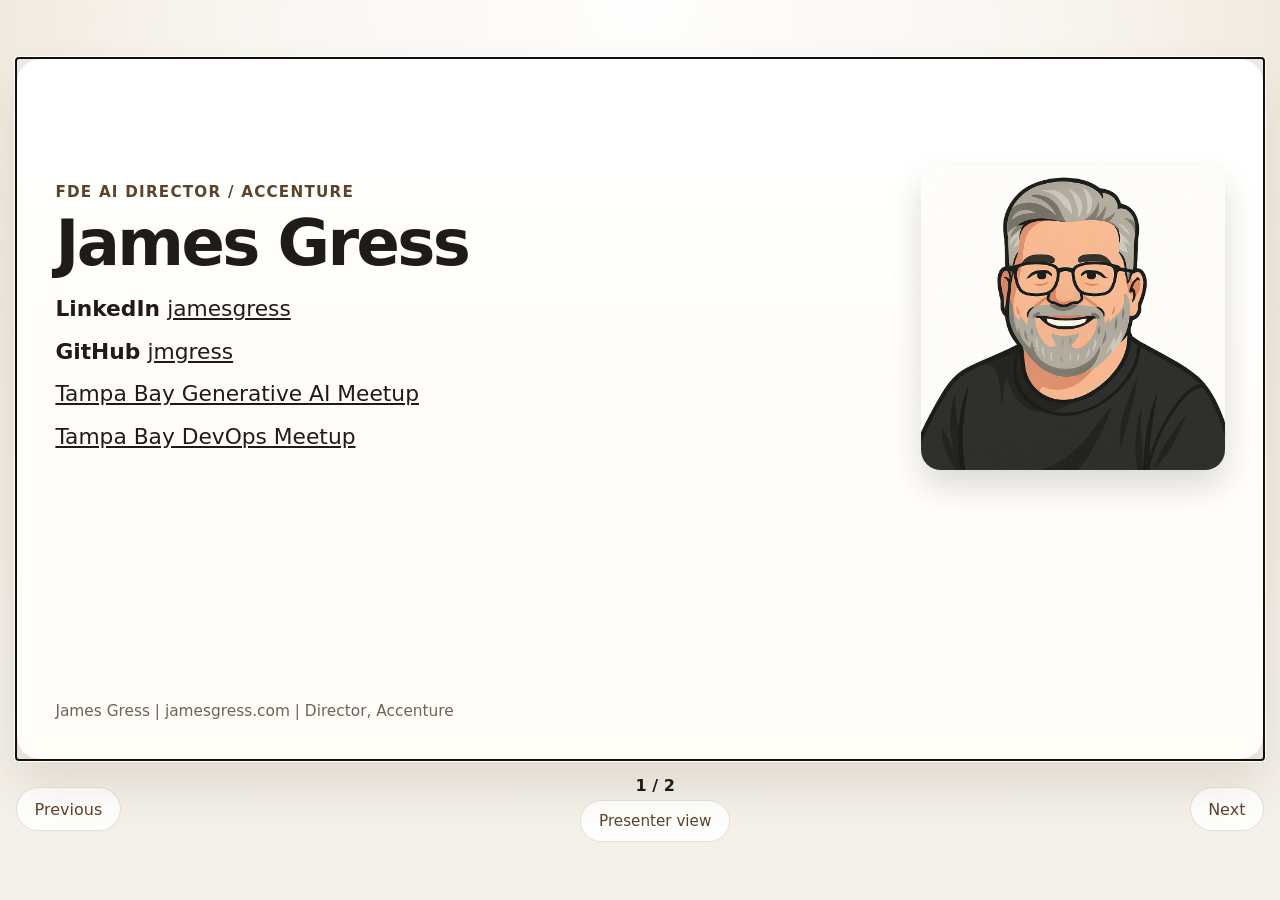
==== index.html @ 34e652f6 "Replace Marp deck with static HTML slides Co-authored-by: jmgress <20671008+jmgress@users.noreply.gi" ====
<!DOCTYPE html>
<html lang="en">
  <head>
    <meta charset="utf-8" />
    <meta name="viewport" content="width=device-width, initial-scale=1" />
    <link rel="icon" href="data:image/svg+xml,%3Csvg xmlns=%27http://www.w3.org/2000/svg%27 viewBox=%270 0 32 32%27%3E%3Crect width=%2732%27 height=%2732%27 rx=%276%27 fill=%27%2378583a%27/%3E%3Ctext x=%2716%27 y=%2721%27 text-anchor=%27middle%27 font-family=%27Arial,sans-serif%27 font-size=%2716%27 fill=%27white%27%3EJG%3C/text%3E%3C/svg%3E" />
    <title>James Gress</title>
    <link rel="stylesheet" href="styles.css" />
    <script defer src="slides.js"></script>
  </head>
  <body>
    <main class="deck-app">
      <div class="deck-shell">
        <div class="stage" aria-live="polite">
          <section class="slide" id="slide-1" data-title="James Gress">
            <div class="slide-frame intro-slide">
              <div class="intro-copy">
                <p class="eyebrow">FDE AI Director / Accenture</p>
                <h1>James Gress</h1>
                <ul class="link-list">
                  <li><span>LinkedIn</span> <a href="https://linkedin.com/in/jamesgress/">jamesgress</a></li>
                  <li><span>GitHub</span> <a href="https://github.com/jmgress">jmgress</a></li>
                  <li><a href="https://www.meetup.com/tampa-bay-generative-ai-meetup/">Tampa Bay Generative AI Meetup</a></li>
                  <li><a href="https://www.meetup.com/tampa-devops-meetup/">Tampa Bay DevOps Meetup</a></li>
                </ul>
              </div>
              <figure class="portrait-block">
                <img src="assets/00-jamesgress.png" alt="Portrait of James Gress" />
              </figure>
              <footer class="slide-footer">James Gress | jamesgress.com | Director, Accenture</footer>
            </div>
            <aside class="speaker-notes" hidden>
              <p>Done 100's of Prototypes</p>
              <p>
                Taken 10 applications to Production ranging from simple RAG to more complex Agentic
                systems
              </p>
            </aside>
          </section>

          <section class="slide" id="slide-2" data-title="AI delivery highlights">
            <div class="slide-frame detail-slide">
              <div>
                <p class="eyebrow">Selected experience</p>
                <h2>AI delivery highlights</h2>
                <ul class="highlight-list">
                  <li>Built hundreds of prototypes across GenAI use cases.</li>
                  <li>Shipped 10 production applications spanning RAG through agentic systems.</li>
                </ul>
              </div>
              <footer class="slide-footer">James Gress | jamesgress.com | Director, Accenture</footer>
            </div>
            <aside class="speaker-notes" hidden>
              <p>Use this slide as a short follow-on summary after introductions.</p>
            </aside>
          </section>
        </div>
      </div>

      <nav class="deck-controls" aria-label="Slide controls">
        <button type="button" data-action="prev" aria-label="Previous slide">Previous</button>
        <div class="deck-status">
          <strong data-slide-position>1 / 2</strong>
          <a class="presenter-link" href="presenter.html" target="_blank" rel="noopener">Presenter view</a>
        </div>
        <button type="button" data-action="next" aria-label="Next slide">Next</button>
      </nav>
    </main>
  </body>
</html>
---- styles.css ----
:root {
  color-scheme: light;
  --page-bg: #f4f1ea;
  --panel-bg: rgba(255, 255, 255, 0.88);
  --surface: #fffdf8;
  --surface-strong: #ffffff;
  --border: rgba(26, 26, 26, 0.12);
  --shadow: 0 1.5rem 3rem rgba(72, 55, 32, 0.12);
  --text: #1f1b17;
  --muted: #6b635d;
  --accent: #78583a;
  --accent-strong: #5d432a;
  --stage-width: min(100vw - 2rem, calc((100vh - 8.5rem) * 16 / 9));
  --stage-height: min(calc((100vw - 2rem) * 9 / 16), calc(100vh - 8.5rem));
  font-family: Inter, ui-sans-serif, system-ui, -apple-system, BlinkMacSystemFont, "Segoe UI", sans-serif;
}

* {
  box-sizing: border-box;
}

html,
body {
  min-height: 100%;
}

body {
  margin: 0;
  background:
    radial-gradient(circle at top, rgba(255, 255, 255, 0.95), rgba(255, 255, 255, 0.65) 36%, transparent 65%),
    linear-gradient(180deg, #efe6da 0%, var(--page-bg) 100%);
  color: var(--text);
}

body[data-embed='true'] {
  background: transparent;
}

body[data-embed='true'] .deck-controls {
  display: none;
}

body[data-embed='true'] .deck-app {
  padding: 0;
}

body[data-embed='true'] .deck-shell {
  width: 100vw;
  max-width: none;
}

body[data-embed='true'] .stage {
  aspect-ratio: 16 / 9;
  height: 100vh;
  min-height: 0;
  max-height: none;
}

body[data-embed='true'] .slide-frame {
  border-radius: 0;
  box-shadow: none;
}

body.presenter-body {
  background: #11100e;
  color: #f6f1e9;
}

h1,
h2,
p,
ul,
figure {
  margin: 0;
}

a {
  color: inherit;
}

button,
a,
input {
  font: inherit;
}

.deck-app {
  min-height: 100vh;
  padding: 1rem;
  display: grid;
  gap: 1rem;
  justify-items: center;
  align-content: center;
}

.deck-shell {
  width: var(--stage-width);
  max-width: 100%;
}

.stage {
  position: relative;
  width: 100%;
  height: var(--stage-height);
  min-height: 17rem;
  max-height: calc(100vh - 8.5rem);
  aspect-ratio: 16 / 9;
}

.slide {
  position: absolute;
  inset: 0;
  opacity: 0;
  pointer-events: none;
  transform: translateX(1.5rem) scale(0.985);
  transition: opacity 220ms ease, transform 220ms ease;
}

.slide.is-active {
  opacity: 1;
  pointer-events: auto;
  transform: translateX(0) scale(1);
}

.slide-frame {
  height: 100%;
  padding: clamp(1.25rem, 3vw, 2.75rem);
  display: grid;
  align-items: center;
  gap: clamp(1rem, 2vw, 2rem);
  background: linear-gradient(180deg, var(--surface-strong), var(--surface));
  border: 1px solid var(--border);
  border-radius: 1.5rem;
  box-shadow: var(--shadow);
  overflow: hidden;
}

.intro-slide {
  grid-template-columns: minmax(0, 1.2fr) minmax(14rem, 0.8fr);
}

.detail-slide {
  grid-template-rows: 1fr auto;
}

.eyebrow {
  margin-bottom: 0.75rem;
  color: var(--accent-strong);
  text-transform: uppercase;
  letter-spacing: 0.08em;
  font-size: clamp(0.72rem, 1.25vw, 0.95rem);
  font-weight: 700;
}

h1,
h2 {
  line-height: 0.95;
  letter-spacing: -0.04em;
}

h1 {
  margin-bottom: 1.25rem;
  font-size: clamp(2.4rem, 5vw, 5rem);
}

h2 {
  margin-bottom: 1rem;
  font-size: clamp(2rem, 4.25vw, 4rem);
}

.link-list,
.highlight-list {
  display: grid;
  gap: 0.75rem;
  padding-left: 1.25rem;
  font-size: clamp(1rem, 1.7vw, 1.55rem);
  line-height: 1.4;
}

.link-list {
  list-style: none;
  padding-left: 0;
}

.link-list li {
  display: flex;
  gap: 0.45rem;
  flex-wrap: wrap;
}

.link-list span {
  font-weight: 700;
}

.portrait-block {
  justify-self: end;
  width: min(100%, 19rem);
}

.portrait-block img {
  display: block;
  width: 100%;
  border-radius: 1.25rem;
  object-fit: cover;
  box-shadow: 0 1rem 2rem rgba(44, 30, 12, 0.16);
}

.slide-footer {
  align-self: end;
  color: var(--muted);
  font-size: clamp(0.78rem, 1.2vw, 1rem);
}

.deck-controls {
  width: min(var(--stage-width), 100%);
  display: flex;
  align-items: center;
  justify-content: space-between;
  gap: 1rem;
}

.deck-controls button,
.presenter-link,
.presenter-nav button,
.presenter-reset {
  border: 1px solid rgba(120, 88, 58, 0.18);
  border-radius: 999px;
  background: rgba(255, 255, 255, 0.9);
  color: var(--accent-strong);
  padding: 0.7rem 1.1rem;
  text-decoration: none;
  cursor: pointer;
}

.deck-controls button:hover,
.presenter-link:hover,
.presenter-nav button:hover,
.presenter-reset:hover {
  background: white;
}

.deck-status {
  display: grid;
  gap: 0.35rem;
  justify-items: center;
  text-align: center;
}

.presenter-link {
  font-size: 0.95rem;
}

.presenter-layout {
  min-height: 100vh;
  padding: 1rem;
  display: grid;
  gap: 1rem;
  grid-template-columns: minmax(16rem, 24rem) minmax(0, 1fr);
}

.presenter-sidebar,
.presenter-panel,
.presenter-preview {
  background: rgba(255, 255, 255, 0.06);
  border: 1px solid rgba(255, 255, 255, 0.1);
  border-radius: 1.25rem;
}

.presenter-sidebar {
  padding: 1rem;
  display: grid;
  gap: 1rem;
  align-content: start;
}

.presenter-meta {
  display: grid;
  gap: 0.5rem;
}

.presenter-meta strong,
.presenter-notes h2,
.presenter-stack h2 {
  font-size: 1rem;
  text-transform: uppercase;
  letter-spacing: 0.08em;
  color: #d9c2a6;
}

.presenter-timer {
  font-size: clamp(2rem, 4vw, 3.2rem);
  font-variant-numeric: tabular-nums;
}

.presenter-notes,
.presenter-stack {
  display: grid;
  gap: 0.75rem;
}

.presenter-notes-content {
  color: #f6f1e9;
  line-height: 1.5;
}

.presenter-stage {
  display: grid;
  gap: 1rem;
  grid-template-rows: minmax(0, 1fr) auto;
}

.presenter-stack {
  grid-template-columns: minmax(0, 1fr) minmax(14rem, 22rem);
  display: grid;
  gap: 1rem;
}

.presenter-panel,
.presenter-preview {
  padding: 0.75rem;
  display: grid;
  gap: 0.75rem;
}

.presenter-frame {
  width: 100%;
  aspect-ratio: 16 / 9;
  border: 0;
  border-radius: 0.9rem;
  background: white;
}

.presenter-preview-card {
  min-height: 8rem;
  padding: 1rem;
  border-radius: 0.9rem;
  background: rgba(255, 255, 255, 0.08);
  color: #f6f1e9;
}

.presenter-preview-card p {
  margin-top: 0.5rem;
  color: rgba(246, 241, 233, 0.8);
  line-height: 1.4;
}

.presenter-nav {
  display: flex;
  flex-wrap: wrap;
  align-items: center;
  justify-content: space-between;
  gap: 0.75rem;
}

.presenter-nav-group {
  display: flex;
  gap: 0.75rem;
}

@media (max-width: 900px) {
  :root {
    --stage-width: min(100vw - 1rem, calc((100vh - 7.5rem) * 16 / 9));
    --stage-height: min(calc((100vw - 1rem) * 9 / 16), calc(100vh - 7.5rem));
  }

  .deck-app,
  .presenter-layout {
    padding: 0.5rem;
  }

  .intro-slide,
  .presenter-layout,
  .presenter-stack {
    grid-template-columns: 1fr;
  }

  .portrait-block {
    justify-self: start;
    max-width: 13rem;
  }

  .deck-controls,
  .presenter-nav {
    flex-direction: column;
  }
}

@media (prefers-reduced-motion: reduce) {
  *,
  *::before,
  *::after {
    scroll-behavior: auto !important;
    transition: none !important;
    animation: none !important;
  }
}

@media print {
  body {
    background: white;
  }

  .deck-app {
    display: block;
    padding: 0;
  }

  .deck-shell,
  .stage {
    width: 100%;
    height: auto;
    max-height: none;
  }

  .slide {
    position: static;
    opacity: 1;
    pointer-events: auto;
    transform: none;
    break-after: page;
    page-break-after: always;
    margin-bottom: 1rem;
  }

  .slide-frame {
    min-height: 56vw;
    box-shadow: none;
  }

  .deck-controls {
    display: none;
  }
}
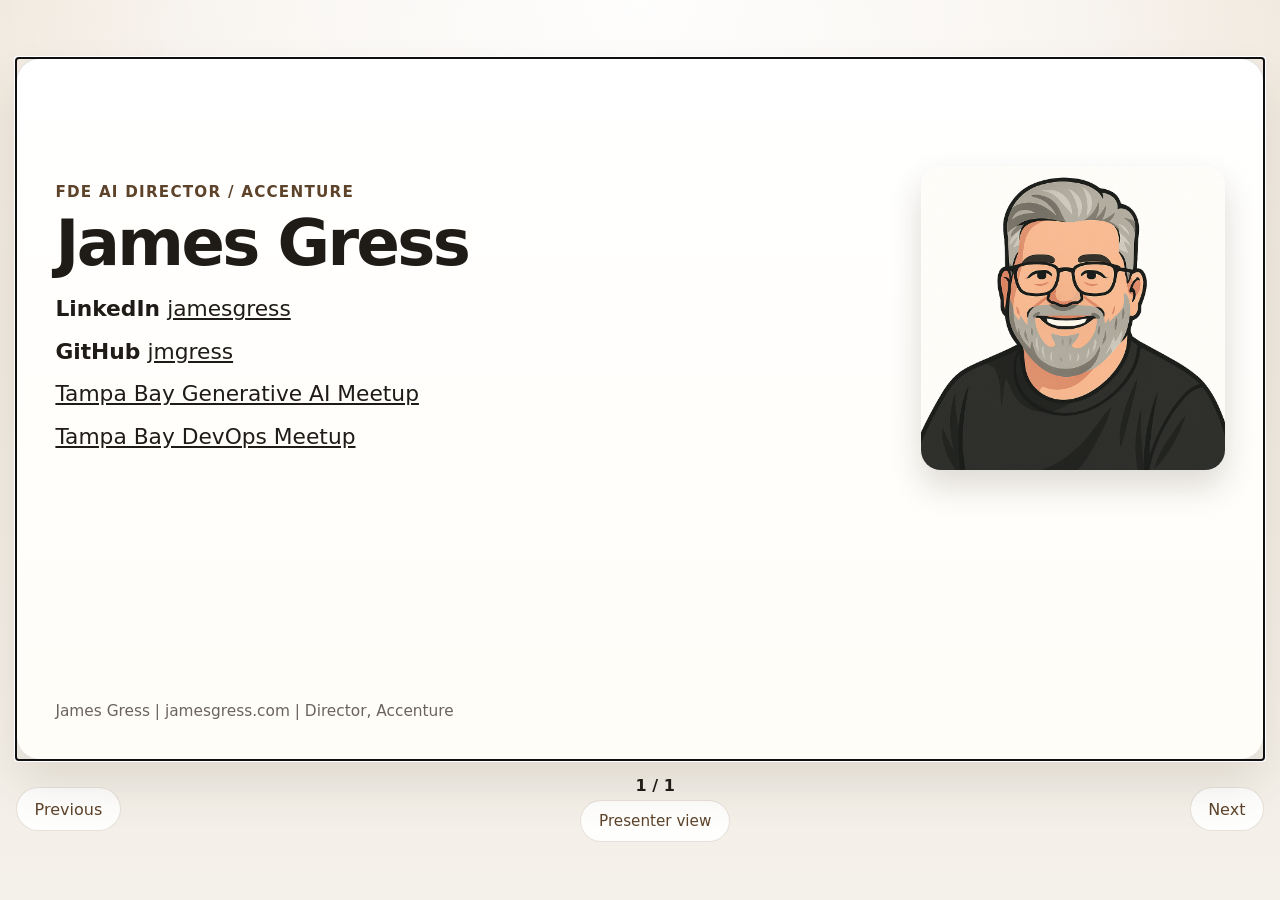
==== commit 86da2a65: "Remove extra second slide Co-authored-by: jmgress <20671008+jmgress@users.noreply.github.com>" ====
--- a/index.html
+++ b/index.html
@@ -29,8 +29,8 @@
               </figure>
               <footer class="slide-footer">James Gress | jamesgress.com | Director, Accenture</footer>
             </div>
-            <aside class="speaker-notes" hidden>
-              <p>Done 100's of Prototypes</p>
+            <aside class="speaker-notes" hidden aria-hidden="true">
+              <p>Built hundreds of prototypes</p>
               <p>
                 Taken 10 applications to Production ranging from simple RAG to more complex Agentic
                 systems
@@ -38,29 +38,13 @@
             </aside>
           </section>
 
-          <section class="slide" id="slide-2" data-title="AI delivery highlights">
-            <div class="slide-frame detail-slide">
-              <div>
-                <p class="eyebrow">Selected experience</p>
-                <h2>AI delivery highlights</h2>
-                <ul class="highlight-list">
-                  <li>Built hundreds of prototypes across GenAI use cases.</li>
-                  <li>Shipped 10 production applications spanning RAG through agentic systems.</li>
-                </ul>
-              </div>
-              <footer class="slide-footer">James Gress | jamesgress.com | Director, Accenture</footer>
-            </div>
-            <aside class="speaker-notes" hidden>
-              <p>Use this slide as a short follow-on summary after introductions.</p>
-            </aside>
-          </section>
         </div>
       </div>
 
       <nav class="deck-controls" aria-label="Slide controls">
         <button type="button" data-action="prev" aria-label="Previous slide">Previous</button>
         <div class="deck-status">
-          <strong data-slide-position>1 / 2</strong>
+          <strong data-slide-position>1 / 1</strong>
           <a class="presenter-link" href="presenter.html" target="_blank" rel="noopener">Presenter view</a>
         </div>
         <button type="button" data-action="next" aria-label="Next slide">Next</button>
--- a/styles.css
+++ b/styles.css
@@ -301,6 +301,7 @@
 .presenter-notes-content {
   color: #f6f1e9;
   line-height: 1.5;
+  white-space: pre-line;
 }
 
 .presenter-stage {
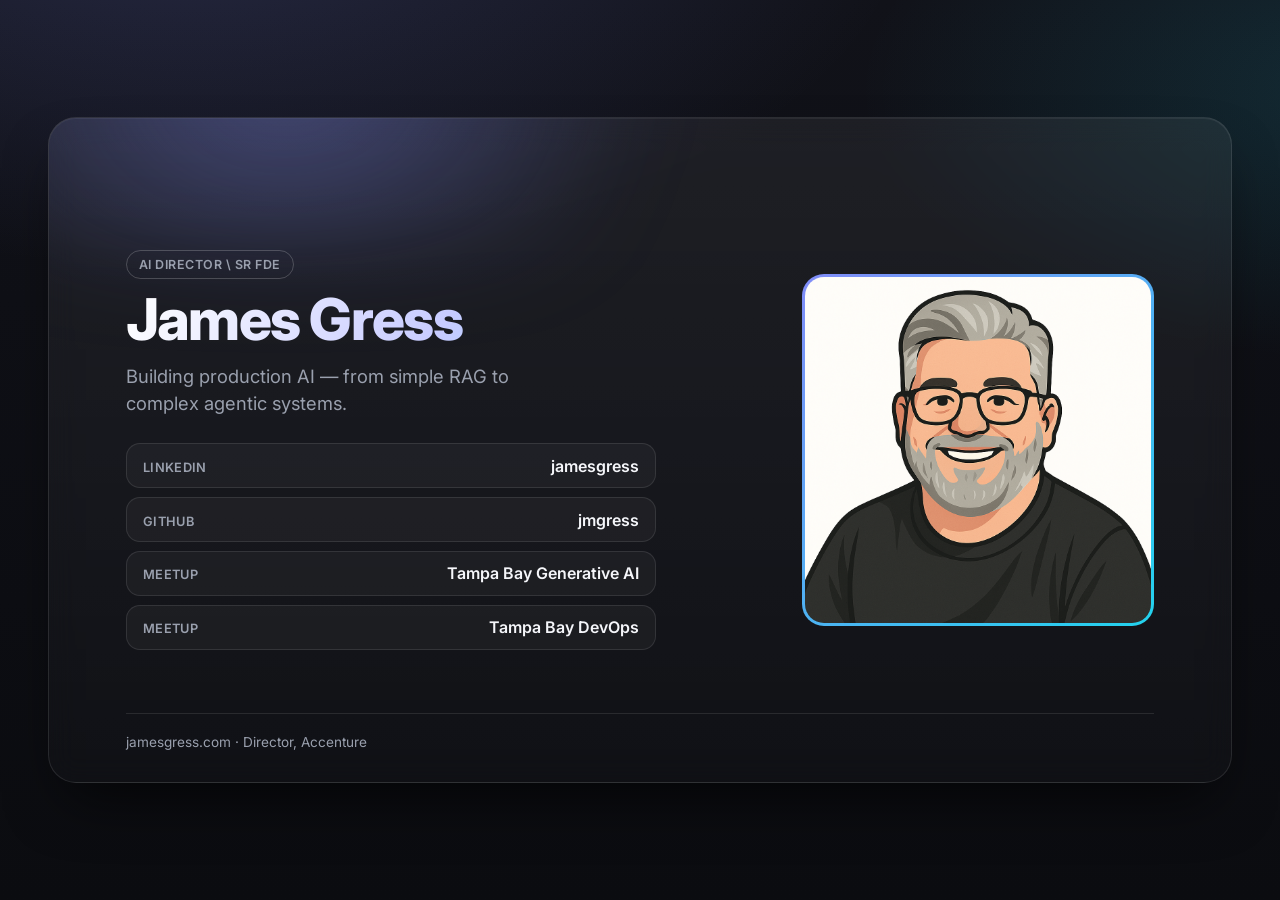
==== commit f2839ace: "Refactor personal site structure and styling - Updated README to reflect the new single-page persona" ====
--- a/index.html
+++ b/index.html
@@ -3,52 +3,61 @@
   <head>
     <meta charset="utf-8" />
     <meta name="viewport" content="width=device-width, initial-scale=1" />
-    <link rel="icon" href="data:image/svg+xml,%3Csvg xmlns=%27http://www.w3.org/2000/svg%27 viewBox=%270 0 32 32%27%3E%3Crect width=%2732%27 height=%2732%27 rx=%276%27 fill=%27%2378583a%27/%3E%3Ctext x=%2716%27 y=%2721%27 text-anchor=%27middle%27 font-family=%27Arial,sans-serif%27 font-size=%2716%27 fill=%27white%27%3EJG%3C/text%3E%3C/svg%3E" />
+    <link rel="icon" href="data:image/svg+xml,%3Csvg xmlns=%27http://www.w3.org/2000/svg%27 viewBox=%270 0 32 32%27%3E%3Crect width=%2732%27 height=%2732%27 rx=%278%27 fill=%27%236366f1%27/%3E%3Ctext x=%2716%27 y=%2721%27 text-anchor=%27middle%27 font-family=%27Arial,sans-serif%27 font-size=%2715%27 font-weight=%27700%27 fill=%27white%27%3EJG%3C/text%3E%3C/svg%3E" />
     <title>James Gress</title>
+    <meta name="description" content="James Gress — FDE AI Director at Accenture." />
+    <link rel="preconnect" href="https://fonts.googleapis.com" />
+    <link rel="preconnect" href="https://fonts.gstatic.com" crossorigin />
+    <link
+      href="https://fonts.googleapis.com/css2?family=Inter:wght@400;500;600;700;800&display=swap"
+      rel="stylesheet"
+    />
     <link rel="stylesheet" href="styles.css" />
-    <script defer src="slides.js"></script>
   </head>
   <body>
-    <main class="deck-app">
-      <div class="deck-shell">
-        <div class="stage" aria-live="polite">
-          <section class="slide" id="slide-1" data-title="James Gress">
-            <div class="slide-frame intro-slide">
-              <div class="intro-copy">
-                <p class="eyebrow">FDE AI Director / Accenture</p>
-                <h1>James Gress</h1>
-                <ul class="link-list">
-                  <li><span>LinkedIn</span> <a href="https://linkedin.com/in/jamesgress/">jamesgress</a></li>
-                  <li><span>GitHub</span> <a href="https://github.com/jmgress">jmgress</a></li>
-                  <li><a href="https://www.meetup.com/tampa-bay-generative-ai-meetup/">Tampa Bay Generative AI Meetup</a></li>
-                  <li><a href="https://www.meetup.com/tampa-devops-meetup/">Tampa Bay DevOps Meetup</a></li>
-                </ul>
-              </div>
-              <figure class="portrait-block">
-                <img src="assets/00-jamesgress.png" alt="Portrait of James Gress" />
-              </figure>
-              <footer class="slide-footer">James Gress | jamesgress.com | Director, Accenture</footer>
-            </div>
-            <aside class="speaker-notes" hidden aria-hidden="true">
-              <p>Built hundreds of prototypes</p>
-              <p>
-                Taken 10 applications to Production ranging from simple RAG to more complex Agentic
-                systems
-              </p>
-            </aside>
-          </section>
+    <main class="card">
+      <div class="card-glow" aria-hidden="true"></div>
 
-        </div>
+      <figure class="portrait">
+        <img src="assets/00-jamesgress.png" alt="Portrait of James Gress" />
+      </figure>
+
+      <div class="intro">
+        <p class="eyebrow">AI Director \ Sr FDE</p>
+        <h1>James Gress</h1>
+        <p class="tagline">
+          Building production AI — from simple RAG to complex agentic systems.
+        </p>
+
+        <ul class="links">
+          <li>
+            <a href="https://linkedin.com/in/jamesgress/">
+              <span class="link-label">LinkedIn</span>
+              <span class="link-value">jamesgress</span>
+            </a>
+          </li>
+          <li>
+            <a href="https://github.com/jmgress">
+              <span class="link-label">GitHub</span>
+              <span class="link-value">jmgress</span>
+            </a>
+          </li>
+          <li>
+            <a href="https://www.meetup.com/tampa-bay-generative-ai-meetup/">
+              <span class="link-label">Meetup</span>
+              <span class="link-value">Tampa Bay Generative AI</span>
+            </a>
+          </li>
+          <li>
+            <a href="https://www.meetup.com/tampa-devops-meetup/">
+              <span class="link-label">Meetup</span>
+              <span class="link-value">Tampa Bay DevOps</span>
+            </a>
+          </li>
+        </ul>
       </div>
 
-      <nav class="deck-controls" aria-label="Slide controls">
-        <button type="button" data-action="prev" aria-label="Previous slide">Previous</button>
-        <div class="deck-status">
-          <strong data-slide-position>1 / 1</strong>
-          <a class="presenter-link" href="presenter.html" target="_blank" rel="noopener">Presenter view</a>
-        </div>
-        <button type="button" data-action="next" aria-label="Next slide">Next</button>
-      </nav>
+      <footer class="card-footer">jamesgress.com · Director, Accenture</footer>
     </main>
   </body>
 </html>
--- a/styles.css
+++ b/styles.css
@@ -1,18 +1,16 @@
 :root {
-  color-scheme: light;
-  --page-bg: #f4f1ea;
-  --panel-bg: rgba(255, 255, 255, 0.88);
-  --surface: #fffdf8;
-  --surface-strong: #ffffff;
-  --border: rgba(26, 26, 26, 0.12);
-  --shadow: 0 1.5rem 3rem rgba(72, 55, 32, 0.12);
-  --text: #1f1b17;
-  --muted: #6b635d;
-  --accent: #78583a;
-  --accent-strong: #5d432a;
-  --stage-width: min(100vw - 2rem, calc((100vh - 8.5rem) * 16 / 9));
-  --stage-height: min(calc((100vw - 2rem) * 9 / 16), calc(100vh - 8.5rem));
-  font-family: Inter, ui-sans-serif, system-ui, -apple-system, BlinkMacSystemFont, "Segoe UI", sans-serif;
+  color-scheme: dark;
+  --bg: #0b0c10;
+  --bg-2: #111219;
+  --surface: rgba(255, 255, 255, 0.04);
+  --border: rgba(255, 255, 255, 0.1);
+  --border-strong: rgba(255, 255, 255, 0.2);
+  --text: #f5f6fa;
+  --muted: #9aa0ae;
+  --accent: #818cf8;
+  --accent-2: #22d3ee;
+  --radius: 28px;
+  font-family: "Inter", ui-sans-serif, system-ui, -apple-system, BlinkMacSystemFont, "Segoe UI", sans-serif;
 }
 
 * {
@@ -26,409 +24,187 @@
 
 body {
   margin: 0;
+  min-height: 100vh;
+  display: grid;
+  place-items: center;
+  padding: clamp(1rem, 4vw, 3rem);
+  color: var(--text);
   background:
-    radial-gradient(circle at top, rgba(255, 255, 255, 0.95), rgba(255, 255, 255, 0.65) 36%, transparent 65%),
-    linear-gradient(180deg, #efe6da 0%, var(--page-bg) 100%);
-  color: var(--text);
-}
-
-body[data-embed='true'] {
-  background: transparent;
-}
-
-body[data-embed='true'] .deck-controls {
-  display: none;
-}
-
-body[data-embed='true'] .deck-app {
-  padding: 0;
-}
-
-body[data-embed='true'] .deck-shell {
-  width: 100vw;
-  max-width: none;
-}
-
-body[data-embed='true'] .stage {
-  aspect-ratio: 16 / 9;
-  height: 100vh;
-  min-height: 0;
-  max-height: none;
-}
-
-body[data-embed='true'] .slide-frame {
-  border-radius: 0;
-  box-shadow: none;
-}
-
-body.presenter-body {
-  background: #11100e;
-  color: #f6f1e9;
-}
-
-h1,
-h2,
-p,
-ul,
-figure {
-  margin: 0;
+    radial-gradient(1200px 600px at 15% -10%, rgba(129, 140, 248, 0.18), transparent 60%),
+    radial-gradient(1000px 500px at 110% 10%, rgba(34, 211, 238, 0.14), transparent 55%),
+    linear-gradient(180deg, var(--bg-2) 0%, var(--bg) 100%);
 }
 
 a {
   color: inherit;
-}
-
-button,
-a,
-input {
-  font: inherit;
-}
-
-.deck-app {
-  min-height: 100vh;
-  padding: 1rem;
+  text-decoration: none;
+}
+
+.card {
+  position: relative;
+  width: min(100%, 1280px);
+  aspect-ratio: 16 / 9;
+  max-height: 100%;
   display: grid;
-  gap: 1rem;
-  justify-items: center;
-  align-content: center;
-}
-
-.deck-shell {
-  width: var(--stage-width);
-  max-width: 100%;
-}
-
-.stage {
+  grid-template-columns: minmax(0, 1.1fr) minmax(15rem, 0.9fr);
+  align-items: center;
+  gap: clamp(2rem, 5vw, 4rem);
+  padding: clamp(2rem, 6vw, 5rem);
+  background: linear-gradient(180deg, rgba(255, 255, 255, 0.06), rgba(255, 255, 255, 0.02));
+  border: 1px solid var(--border);
+  border-radius: var(--radius);
+  box-shadow:
+    0 1px 0 rgba(255, 255, 255, 0.06) inset,
+    0 30px 60px -20px rgba(0, 0, 0, 0.7);
+  backdrop-filter: blur(14px);
+  overflow: hidden;
+}
+
+.card-glow {
+  position: absolute;
+  inset: -40% 40% auto -20%;
+  height: 60%;
+  background: radial-gradient(circle, rgba(129, 140, 248, 0.35), transparent 70%);
+  filter: blur(50px);
+  pointer-events: none;
+}
+
+.intro {
   position: relative;
+  order: 1;
+}
+
+.portrait {
+  position: relative;
+  order: 2;
+  margin: 0;
+  justify-self: end;
   width: 100%;
-  height: var(--stage-height);
-  min-height: 17rem;
-  max-height: calc(100vh - 8.5rem);
-  aspect-ratio: 16 / 9;
-}
-
-.slide {
-  position: absolute;
-  inset: 0;
-  opacity: 0;
-  pointer-events: none;
-  transform: translateX(1.5rem) scale(0.985);
-  transition: opacity 220ms ease, transform 220ms ease;
-}
-
-.slide.is-active {
-  opacity: 1;
-  pointer-events: auto;
-  transform: translateX(0) scale(1);
-}
-
-.slide-frame {
-  height: 100%;
-  padding: clamp(1.25rem, 3vw, 2.75rem);
-  display: grid;
-  align-items: center;
-  gap: clamp(1rem, 2vw, 2rem);
-  background: linear-gradient(180deg, var(--surface-strong), var(--surface));
-  border: 1px solid var(--border);
-  border-radius: 1.5rem;
-  box-shadow: var(--shadow);
-  overflow: hidden;
-}
-
-.intro-slide {
-  grid-template-columns: minmax(0, 1.2fr) minmax(14rem, 0.8fr);
-}
-
-.detail-slide {
-  grid-template-rows: 1fr auto;
-}
-
-.eyebrow {
-  margin-bottom: 0.75rem;
-  color: var(--accent-strong);
-  text-transform: uppercase;
-  letter-spacing: 0.08em;
-  font-size: clamp(0.72rem, 1.25vw, 0.95rem);
-  font-weight: 700;
-}
-
-h1,
-h2 {
-  line-height: 0.95;
-  letter-spacing: -0.04em;
-}
-
-h1 {
-  margin-bottom: 1.25rem;
-  font-size: clamp(2.4rem, 5vw, 5rem);
-}
-
-h2 {
-  margin-bottom: 1rem;
-  font-size: clamp(2rem, 4.25vw, 4rem);
-}
-
-.link-list,
-.highlight-list {
-  display: grid;
-  gap: 0.75rem;
-  padding-left: 1.25rem;
-  font-size: clamp(1rem, 1.7vw, 1.55rem);
-  line-height: 1.4;
-}
-
-.link-list {
-  list-style: none;
-  padding-left: 0;
-}
-
-.link-list li {
-  display: flex;
-  gap: 0.45rem;
-  flex-wrap: wrap;
-}
-
-.link-list span {
-  font-weight: 700;
-}
-
-.portrait-block {
-  justify-self: end;
-  width: min(100%, 19rem);
-}
-
-.portrait-block img {
+  max-width: 22rem;
+  aspect-ratio: 1;
+  border-radius: 22px;
+  padding: 3px;
+  background: linear-gradient(140deg, var(--accent), var(--accent-2));
+}
+
+.portrait img {
   display: block;
   width: 100%;
-  border-radius: 1.25rem;
+  height: 100%;
   object-fit: cover;
-  box-shadow: 0 1rem 2rem rgba(44, 30, 12, 0.16);
-}
-
-.slide-footer {
-  align-self: end;
-  color: var(--muted);
-  font-size: clamp(0.78rem, 1.2vw, 1rem);
-}
-
-.deck-controls {
-  width: min(var(--stage-width), 100%);
+  border-radius: 19px;
+}
+
+.eyebrow {
+  margin: 0 0 0.75rem;
+  display: inline-block;
+  padding: 0.35rem 0.75rem;
+  border: 1px solid var(--border-strong);
+  border-radius: 999px;
+  color: var(--muted);
+  font-size: 0.78rem;
+  font-weight: 600;
+  letter-spacing: 0.04em;
+  text-transform: uppercase;
+}
+
+h1 {
+  margin: 0;
+  font-size: clamp(2.4rem, 6vw, 3.6rem);
+  font-weight: 800;
+  letter-spacing: -0.03em;
+  line-height: 1;
+  background: linear-gradient(120deg, #ffffff, #c7cbff 60%, #8bd6ff);
+  -webkit-background-clip: text;
+  background-clip: text;
+  color: transparent;
+}
+
+.tagline {
+  margin: 0.9rem 0 1.6rem;
+  max-width: 26rem;
+  color: var(--muted);
+  font-size: clamp(1rem, 2vw, 1.15rem);
+  line-height: 1.5;
+}
+
+.links {
+  list-style: none;
+  margin: 0;
+  padding: 0;
+  display: grid;
+  gap: 0.6rem;
+}
+
+.links a {
   display: flex;
-  align-items: center;
+  align-items: baseline;
   justify-content: space-between;
   gap: 1rem;
-}
-
-.deck-controls button,
-.presenter-link,
-.presenter-nav button,
-.presenter-reset {
-  border: 1px solid rgba(120, 88, 58, 0.18);
-  border-radius: 999px;
-  background: rgba(255, 255, 255, 0.9);
-  color: var(--accent-strong);
-  padding: 0.7rem 1.1rem;
-  text-decoration: none;
-  cursor: pointer;
-}
-
-.deck-controls button:hover,
-.presenter-link:hover,
-.presenter-nav button:hover,
-.presenter-reset:hover {
-  background: white;
-}
-
-.deck-status {
-  display: grid;
-  gap: 0.35rem;
-  justify-items: center;
-  text-align: center;
-}
-
-.presenter-link {
-  font-size: 0.95rem;
-}
-
-.presenter-layout {
-  min-height: 100vh;
-  padding: 1rem;
-  display: grid;
-  gap: 1rem;
-  grid-template-columns: minmax(16rem, 24rem) minmax(0, 1fr);
-}
-
-.presenter-sidebar,
-.presenter-panel,
-.presenter-preview {
-  background: rgba(255, 255, 255, 0.06);
-  border: 1px solid rgba(255, 255, 255, 0.1);
-  border-radius: 1.25rem;
-}
-
-.presenter-sidebar {
-  padding: 1rem;
-  display: grid;
-  gap: 1rem;
-  align-content: start;
-}
-
-.presenter-meta {
-  display: grid;
-  gap: 0.5rem;
-}
-
-.presenter-meta strong,
-.presenter-notes h2,
-.presenter-stack h2 {
-  font-size: 1rem;
+  padding: 0.7rem 1rem;
+  border: 1px solid var(--border);
+  border-radius: 14px;
+  background: var(--surface);
+  transition: transform 160ms ease, border-color 160ms ease, background 160ms ease;
+}
+
+.links a:hover {
+  transform: translateY(-2px);
+  border-color: var(--border-strong);
+  background: rgba(255, 255, 255, 0.08);
+}
+
+.link-label {
+  color: var(--muted);
+  font-size: 0.8rem;
+  font-weight: 600;
+  letter-spacing: 0.03em;
   text-transform: uppercase;
-  letter-spacing: 0.08em;
-  color: #d9c2a6;
-}
-
-.presenter-timer {
-  font-size: clamp(2rem, 4vw, 3.2rem);
-  font-variant-numeric: tabular-nums;
-}
-
-.presenter-notes,
-.presenter-stack {
-  display: grid;
-  gap: 0.75rem;
-}
-
-.presenter-notes-content {
-  color: #f6f1e9;
-  line-height: 1.5;
-  white-space: pre-line;
-}
-
-.presenter-stage {
-  display: grid;
-  gap: 1rem;
-  grid-template-rows: minmax(0, 1fr) auto;
-}
-
-.presenter-stack {
-  grid-template-columns: minmax(0, 1fr) minmax(14rem, 22rem);
-  display: grid;
-  gap: 1rem;
-}
-
-.presenter-panel,
-.presenter-preview {
-  padding: 0.75rem;
-  display: grid;
-  gap: 0.75rem;
-}
-
-.presenter-frame {
-  width: 100%;
-  aspect-ratio: 16 / 9;
-  border: 0;
-  border-radius: 0.9rem;
-  background: white;
-}
-
-.presenter-preview-card {
-  min-height: 8rem;
-  padding: 1rem;
-  border-radius: 0.9rem;
-  background: rgba(255, 255, 255, 0.08);
-  color: #f6f1e9;
-}
-
-.presenter-preview-card p {
-  margin-top: 0.5rem;
-  color: rgba(246, 241, 233, 0.8);
-  line-height: 1.4;
-}
-
-.presenter-nav {
-  display: flex;
-  flex-wrap: wrap;
-  align-items: center;
-  justify-content: space-between;
-  gap: 0.75rem;
-}
-
-.presenter-nav-group {
-  display: flex;
-  gap: 0.75rem;
-}
-
-@media (max-width: 900px) {
-  :root {
-    --stage-width: min(100vw - 1rem, calc((100vh - 7.5rem) * 16 / 9));
-    --stage-height: min(calc((100vw - 1rem) * 9 / 16), calc(100vh - 7.5rem));
-  }
-
-  .deck-app,
-  .presenter-layout {
-    padding: 0.5rem;
-  }
-
-  .intro-slide,
-  .presenter-layout,
-  .presenter-stack {
+}
+
+.link-value {
+  font-weight: 600;
+}
+
+.card-footer {
+  position: absolute;
+  left: clamp(2rem, 6vw, 5rem);
+  right: clamp(2rem, 6vw, 5rem);
+  bottom: clamp(1.25rem, 3vw, 2rem);
+  padding-top: 1.25rem;
+  border-top: 1px solid var(--border);
+  color: var(--muted);
+  font-size: 0.85rem;
+}
+
+@media (max-width: 820px) {
+  .card {
+    aspect-ratio: auto;
+    min-height: min(100%, 100vh);
     grid-template-columns: 1fr;
-  }
-
-  .portrait-block {
+    text-align: left;
+  }
+
+  .portrait {
+    order: 0;
     justify-self: start;
-    max-width: 13rem;
-  }
-
-  .deck-controls,
-  .presenter-nav {
+    max-width: 10rem;
+  }
+
+  .card-footer {
+    position: static;
+    margin-top: 0.5rem;
+  }
+
+  .links a {
     flex-direction: column;
+    gap: 0.2rem;
   }
 }
 
 @media (prefers-reduced-motion: reduce) {
-  *,
-  *::before,
-  *::after {
-    scroll-behavior: auto !important;
+  * {
     transition: none !important;
     animation: none !important;
   }
 }
-
-@media print {
-  body {
-    background: white;
-  }
-
-  .deck-app {
-    display: block;
-    padding: 0;
-  }
-
-  .deck-shell,
-  .stage {
-    width: 100%;
-    height: auto;
-    max-height: none;
-  }
-
-  .slide {
-    position: static;
-    opacity: 1;
-    pointer-events: auto;
-    transform: none;
-    break-after: page;
-    page-break-after: always;
-    margin-bottom: 1rem;
-  }
-
-  .slide-frame {
-    min-height: 56vw;
-    box-shadow: none;
-  }
-
-  .deck-controls {
-    display: none;
-  }
-}
